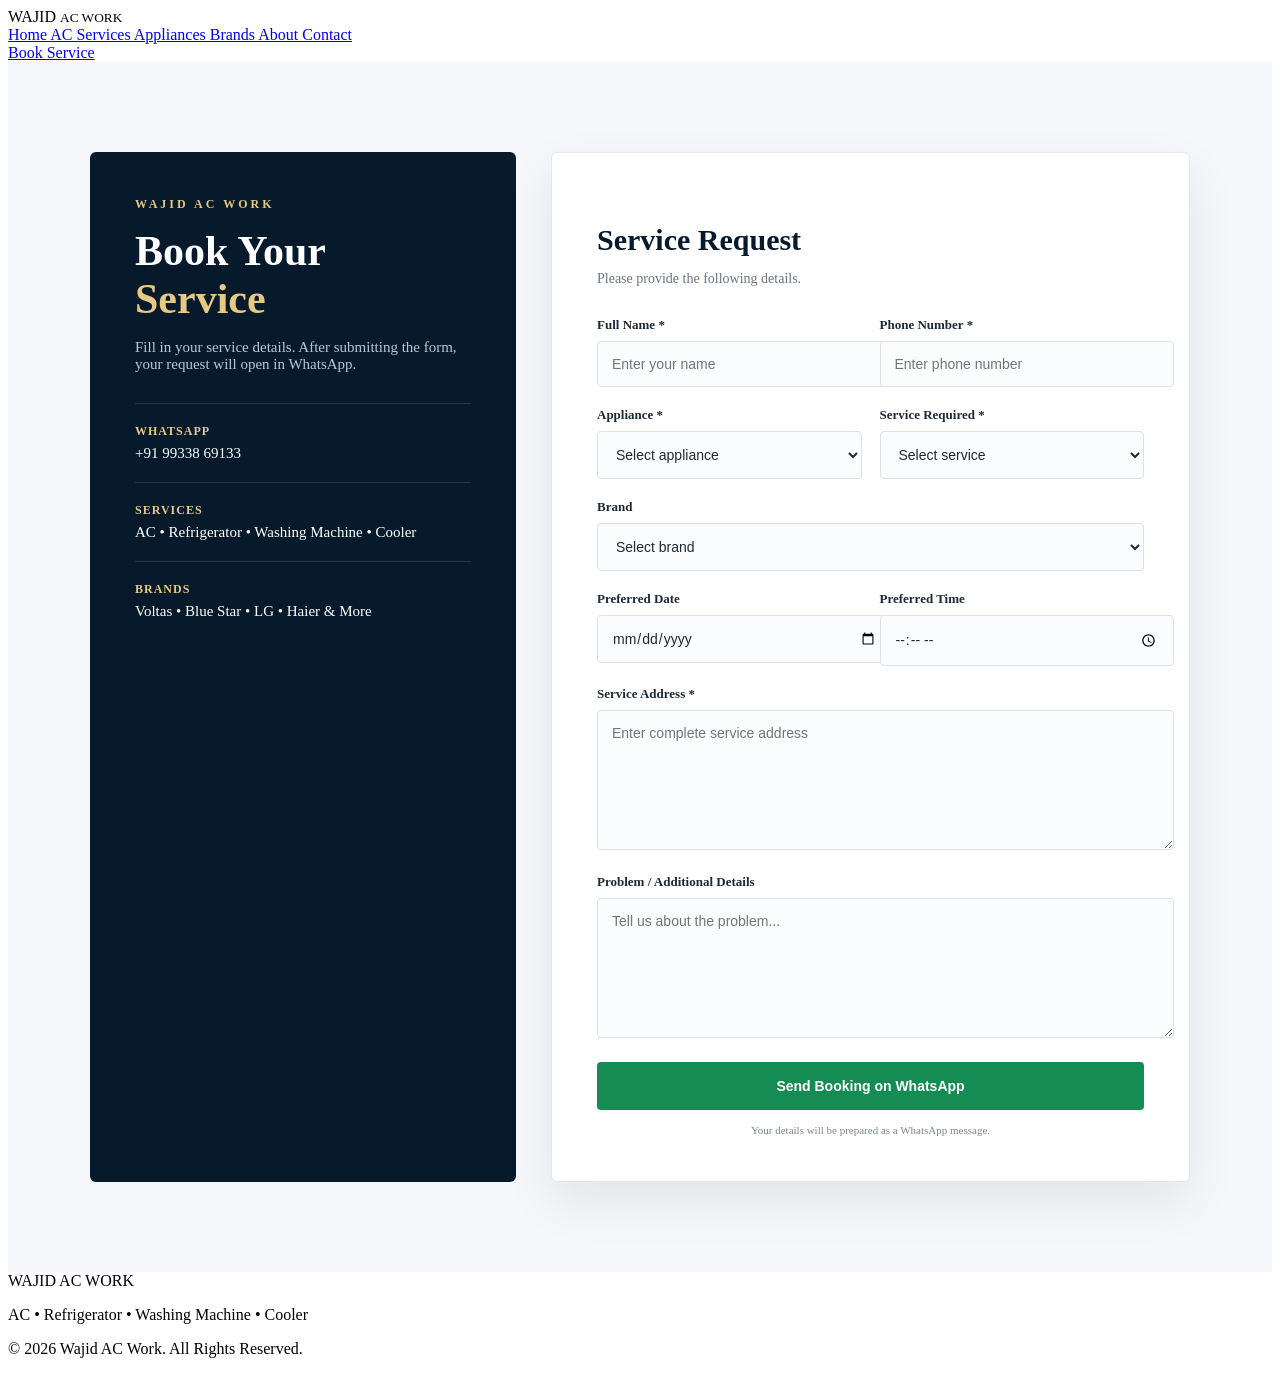
==== booking.html @ f16bd32d "Create booking.html" ====
<!DOCTYPE html>
<html lang="en">

<head>
    <meta charset="UTF-8">
    <meta name="viewport" content="width=device-width, initial-scale=1.0">

    <title>Book a Service | Wajid AC Work</title>

    <meta name="description"
        content="Book AC and home appliance service with Wajid AC Work through WhatsApp.">

    <link rel="stylesheet" href="css/style.css">

    <style>

        /* =========================================
           BOOKING PAGE
           ========================================= */

        .booking-page {
            background: #f5f7fa;
            padding: 90px 5%;
        }

        .booking-wrapper {
            max-width: 1100px;
            margin: auto;
            display: grid;
            grid-template-columns: 0.8fr 1.2fr;
            gap: 35px;
        }

        .booking-info {
            background: #071a2b;
            color: white;
            padding: 45px;
            border-radius: 6px;
        }

        .booking-info .small-title {
            color: #e6c982;
            font-size: 12px;
            font-weight: 800;
            letter-spacing: 3px;
        }

        .booking-info h1 {
            font-size: 42px;
            line-height: 1.15;
            margin: 15px 0;
        }

        .booking-info h1 span {
            color: #e6c982;
        }

        .booking-info p {
            color: #b9c7d3;
            font-size: 15px;
            margin-bottom: 30px;
        }

        .contact-item {
            border-top: 1px solid rgba(255,255,255,0.12);
            padding: 20px 0;
        }

        .contact-item strong {
            display: block;
            color: #e6c982;
            font-size: 12px;
            letter-spacing: 1px;
            margin-bottom: 5px;
        }

        .contact-item span {
            color: #ffffff;
            font-size: 15px;
        }


        /* FORM */

        .booking-form-box {
            background: white;
            padding: 45px;
            border: 1px solid #e2e7ec;
            border-radius: 6px;
            box-shadow: 0 20px 50px rgba(7, 26, 43, 0.08);
        }

        .booking-form-box h2 {
            color: #071a2b;
            font-size: 30px;
            margin-bottom: 8px;
        }

        .booking-form-box > p {
            color: #687582;
            font-size: 14px;
            margin-bottom: 30px;
        }

        .form-row {
            display: grid;
            grid-template-columns: 1fr 1fr;
            gap: 18px;
        }

        .form-group {
            margin-bottom: 20px;
        }

        .form-group label {
            display: block;
            color: #1d2935;
            font-size: 13px;
            font-weight: 700;
            margin-bottom: 8px;
        }

        .form-group input,
        .form-group select,
        .form-group textarea {
            width: 100%;
            border: 1px solid #dce2e7;
            background: #fbfcfd;
            padding: 14px;
            border-radius: 4px;
            outline: none;
            font-family: Arial, Helvetica, sans-serif;
            font-size: 14px;
            color: #1d2935;
            transition: 0.25s ease;
        }

        .form-group input:focus,
        .form-group select:focus,
        .form-group textarea:focus {
            border-color: #c9a45c;
            background: white;
        }

        .form-group textarea {
            min-height: 110px;
            resize: vertical;
        }

        .submit-booking {
            width: 100%;
            border: none;
            background: #168c55;
            color: white;
            padding: 16px;
            border-radius: 4px;
            font-size: 14px;
            font-weight: 800;
            cursor: pointer;
            transition: 0.3s ease;
        }

        .submit-booking:hover {
            background: #117346;
            transform: translateY(-2px);
        }

        .booking-note {
            text-align: center;
            color: #7a8791;
            font-size: 11px;
            margin-top: 14px;
        }


        /* MOBILE */

        @media (max-width: 800px) {

            .booking-page {
                padding: 55px 5%;
            }

            .booking-wrapper {
                grid-template-columns: 1fr;
            }

            .booking-info,
            .booking-form-box {
                padding: 30px 25px;
            }

            .booking-info h1 {
                font-size: 35px;
            }

            .form-row {
                grid-template-columns: 1fr;
                gap: 0;
            }

        }

    </style>

</head>


<body>


    <!-- HEADER -->

    <header class="header">

        <div class="logo">
            <span>WAJID</span>
            <small>AC WORK</small>
        </div>

        <nav class="navbar">

            <a href="index.html">
                Home
            </a>

            <a href="services.html">
                AC Services
            </a>

            <a href="appliances.html">
                Appliances
            </a>

            <a href="brands.html">
                Brands
            </a>

            <a href="about.html">
                About
            </a>

            <a href="contact.html">
                Contact
            </a>

        </nav>

        <a href="booking.html" class="header-btn">
            Book Service
        </a>

    </header>



    <!-- BOOKING SECTION -->

    <main class="booking-page">

        <div class="booking-wrapper">


            <!-- LEFT INFORMATION -->

            <div class="booking-info">

                <div class="small-title">
                    WAJID AC WORK
                </div>

                <h1>
                    Book Your<br>
                    <span>Service</span>
                </h1>

                <p>
                    Fill in your service details.
                    After submitting the form, your request
                    will open in WhatsApp.
                </p>


                <div class="contact-item">

                    <strong>
                        WHATSAPP
                    </strong>

                    <span>
                        +91 99338 69133
                    </span>

                </div>


                <div class="contact-item">

                    <strong>
                        SERVICES
                    </strong>

                    <span>
                        AC • Refrigerator • Washing Machine • Cooler
                    </span>

                </div>


                <div class="contact-item">

                    <strong>
                        BRANDS
                    </strong>

                    <span>
                        Voltas • Blue Star • LG • Haier & More
                    </span>

                </div>

            </div>



            <!-- FORM -->

            <div class="booking-form-box">

                <h2>
                    Service Request
                </h2>

                <p>
                    Please provide the following details.
                </p>


                <form id="bookingForm">


                    <!-- NAME + PHONE -->

                    <div class="form-row">

                        <div class="form-group">

                            <label for="name">
                                Full Name *
                            </label>

                            <input
                                type="text"
                                id="name"
                                placeholder="Enter your name"
                                required>

                        </div>


                        <div class="form-group">

                            <label for="phone">
                                Phone Number *
                            </label>

                            <input
                                type="tel"
                                id="phone"
                                placeholder="Enter phone number"
                                required>

                        </div>

                    </div>



                    <!-- APPLIANCE + SERVICE -->

                    <div class="form-row">

                        <div class="form-group">

                            <label for="appliance">
                                Appliance *
                            </label>

                            <select id="appliance" required>

                                <option value="">
                                    Select appliance
                                </option>

                                <option value="AC">
                                    Air Conditioner (AC)
                                </option>

                                <option value="Refrigerator">
                                    Refrigerator
                                </option>

                                <option value="Washing Machine">
                                    Washing Machine
                                </option>

                                <option value="Air Cooler">
                                    Air Cooler
                                </option>

                                <option value="Other Appliance">
                                    Other Appliance
                                </option>

                            </select>

                        </div>


                        <div class="form-group">

                            <label for="service">
                                Service Required *
                            </label>

                            <select id="service" required>

                                <option value="">
                                    Select service
                                </option>

                                <option value="Servicing">
                                    Servicing
                                </option>

                                <option value="Repair">
                                    Repair
                                </option>

                                <option value="Installation">
                                    Installation
                                </option>

                                <option value="Cleaning">
                                    Cleaning
                                </option>

                                <option value="Gas Charging">
                                    Gas Charging
                                </option>

                                <option value="Cooling Problem">
                                    Cooling Problem
                                </option>

                                <option value="Other">
                                    Other
                                </option>

                            </select>

                        </div>

                    </div>



                    <!-- BRAND -->

                    <div class="form-group">

                        <label for="brand">
                            Brand
                        </label>

                        <select id="brand">

                            <option value="">
                                Select brand
                            </option>

                            <option value="Voltas">
                                Voltas
                            </option>

                            <option value="Blue Star">
                                Blue Star
                            </option>

                            <option value="LG">
                                LG
                            </option>

                            <option value="Haier">
                                Haier
                            </option>

                            <option value="Other">
                                Other
                            </option>

                        </select>

                    </div>



                    <!-- DATE + TIME -->

                    <div class="form-row">

                        <div class="form-group">

                            <label for="date">
                                Preferred Date
                            </label>

                            <input
                                type="date"
                                id="date">

                        </div>


                        <div class="form-group">

                            <label for="time">
                                Preferred Time
                            </label>

                            <input
                                type="time"
                                id="time">

                        </div>

                    </div>



                    <!-- ADDRESS -->

                    <div class="form-group">

                        <label for="address">
                            Service Address *
                        </label>

                        <textarea
                            id="address"
                            placeholder="Enter complete service address"
                            required></textarea>

                    </div>



                    <!-- PROBLEM -->

                    <div class="form-group">

                        <label for="problem">
                            Problem / Additional Details
                        </label>

                        <textarea
                            id="problem"
                            placeholder="Tell us about the problem..."></textarea>

                    </div>



                    <!-- SUBMIT -->

                    <button
                        type="submit"
                        class="submit-booking">

                        Send Booking on WhatsApp

                    </button>

                    <div class="booking-note">
                        Your details will be prepared as a WhatsApp message.
                    </div>

                </form>

            </div>

        </div>

    </main>



    <!-- FOOTER -->

    <footer>

        <div class="footer-logo">
            WAJID AC WORK
        </div>

        <p>
            AC • Refrigerator • Washing Machine • Cooler
        </p>

        <p class="copyright">
            © 2026 Wajid AC Work. All Rights Reserved.
        </p>

    </footer>



    <!-- BOOKING SCRIPT -->

    <script>

        document
            .getElementById("bookingForm")
            .addEventListener("submit", function(event) {

                event.preventDefault();


                const name =
                    document.getElementById("name").value.trim();

                const phone =
                    document.getElementById("phone").value.trim();

                const appliance =
                    document
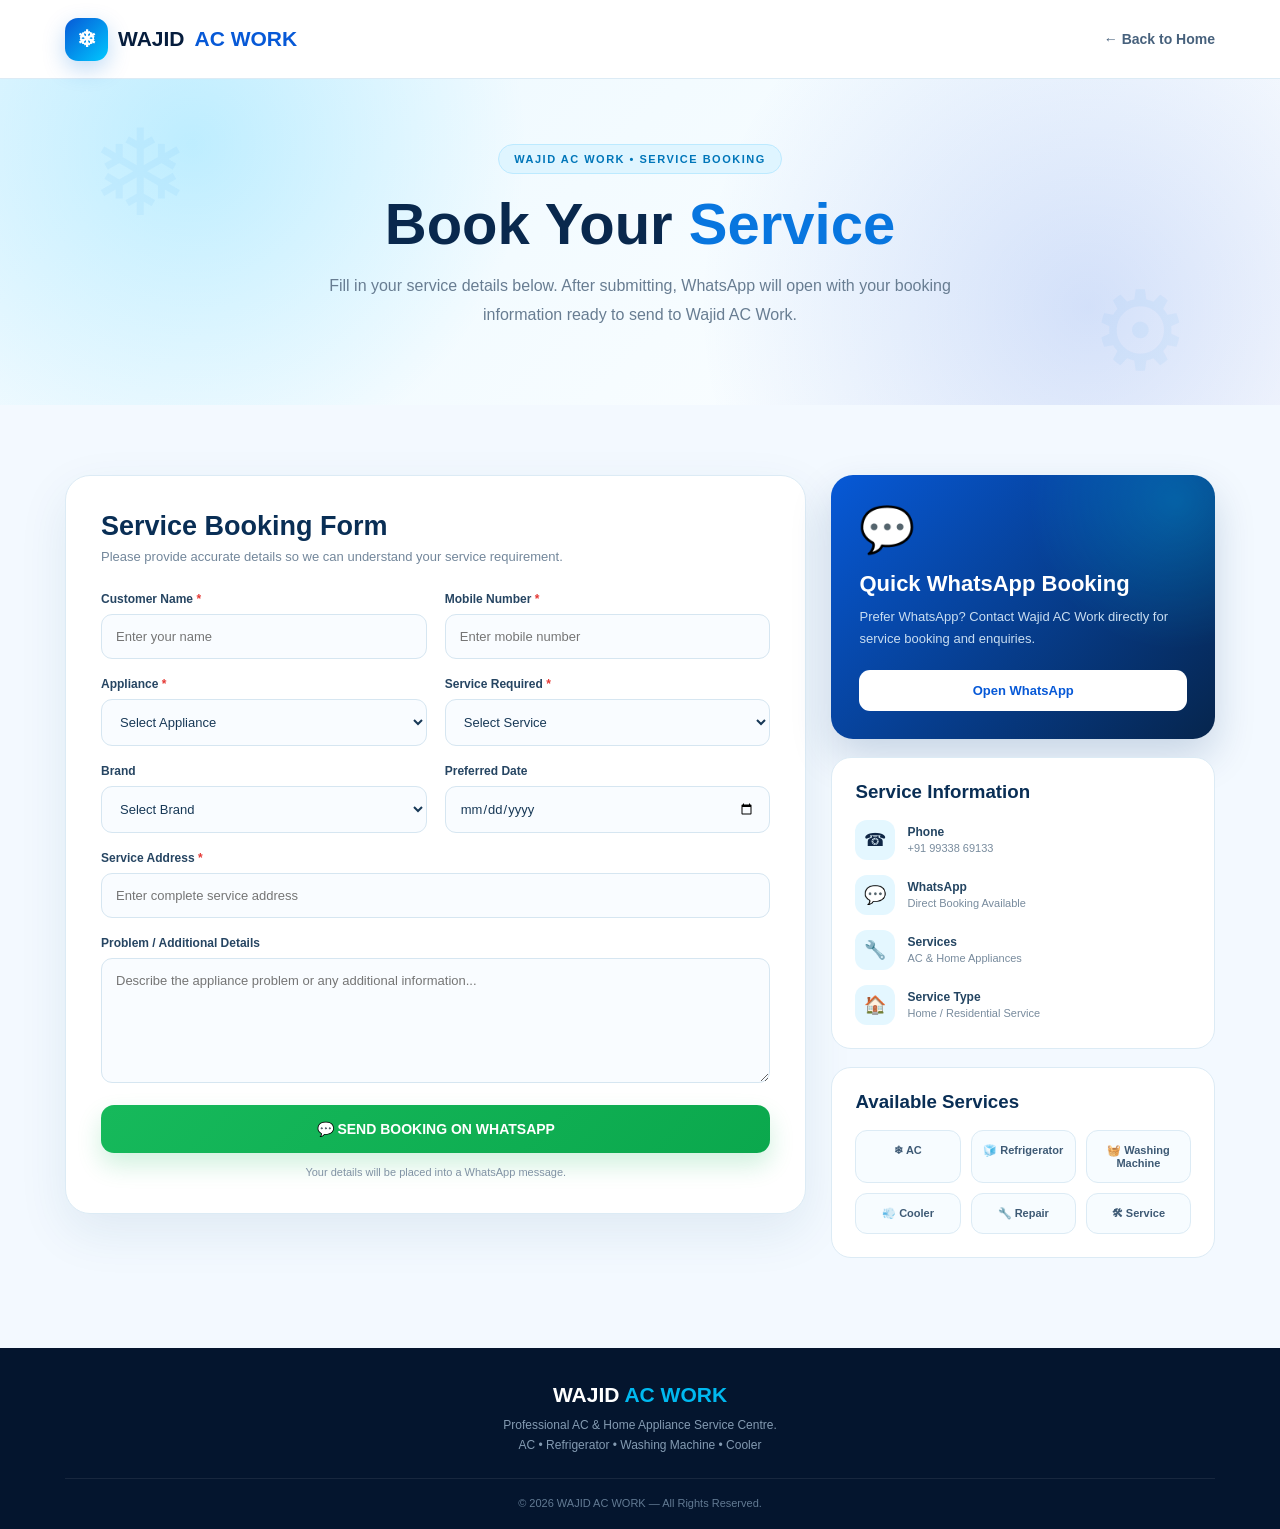
==== commit bc670c50: "Create booking.html" ====
--- a/booking.html
+++ b/booking.html
@@ -2,635 +2,1039 @@
 <html lang="en">
 
 <head>
-    <meta charset="UTF-8">
-    <meta name="viewport" content="width=device-width, initial-scale=1.0">
-
-    <title>Book a Service | Wajid AC Work</title>
-
-    <meta name="description"
-        content="Book AC and home appliance service with Wajid AC Work through WhatsApp.">
-
-    <link rel="stylesheet" href="css/style.css">
-
-    <style>
-
-        /* =========================================
-           BOOKING PAGE
-           ========================================= */
-
-        .booking-page {
-            background: #f5f7fa;
-            padding: 90px 5%;
-        }
-
-        .booking-wrapper {
-            max-width: 1100px;
-            margin: auto;
-            display: grid;
-            grid-template-columns: 0.8fr 1.2fr;
-            gap: 35px;
-        }
-
-        .booking-info {
-            background: #071a2b;
-            color: white;
-            padding: 45px;
-            border-radius: 6px;
-        }
-
-        .booking-info .small-title {
-            color: #e6c982;
-            font-size: 12px;
-            font-weight: 800;
-            letter-spacing: 3px;
-        }
-
-        .booking-info h1 {
-            font-size: 42px;
-            line-height: 1.15;
-            margin: 15px 0;
-        }
-
-        .booking-info h1 span {
-            color: #e6c982;
-        }
-
-        .booking-info p {
-            color: #b9c7d3;
-            font-size: 15px;
-            margin-bottom: 30px;
-        }
-
-        .contact-item {
-            border-top: 1px solid rgba(255,255,255,0.12);
-            padding: 20px 0;
-        }
-
-        .contact-item strong {
-            display: block;
-            color: #e6c982;
-            font-size: 12px;
-            letter-spacing: 1px;
-            margin-bottom: 5px;
-        }
-
-        .contact-item span {
-            color: #ffffff;
-            font-size: 15px;
-        }
-
-
-        /* FORM */
-
-        .booking-form-box {
-            background: white;
-            padding: 45px;
-            border: 1px solid #e2e7ec;
-            border-radius: 6px;
-            box-shadow: 0 20px 50px rgba(7, 26, 43, 0.08);
-        }
-
-        .booking-form-box h2 {
-            color: #071a2b;
-            font-size: 30px;
-            margin-bottom: 8px;
-        }
-
-        .booking-form-box > p {
-            color: #687582;
-            font-size: 14px;
-            margin-bottom: 30px;
-        }
-
-        .form-row {
-            display: grid;
-            grid-template-columns: 1fr 1fr;
-            gap: 18px;
-        }
-
-        .form-group {
-            margin-bottom: 20px;
-        }
-
-        .form-group label {
-            display: block;
-            color: #1d2935;
-            font-size: 13px;
-            font-weight: 700;
-            margin-bottom: 8px;
-        }
-
-        .form-group input,
-        .form-group select,
-        .form-group textarea {
-            width: 100%;
-            border: 1px solid #dce2e7;
-            background: #fbfcfd;
-            padding: 14px;
-            border-radius: 4px;
-            outline: none;
-            font-family: Arial, Helvetica, sans-serif;
-            font-size: 14px;
-            color: #1d2935;
-            transition: 0.25s ease;
-        }
-
-        .form-group input:focus,
-        .form-group select:focus,
-        .form-group textarea:focus {
-            border-color: #c9a45c;
-            background: white;
-        }
-
-        .form-group textarea {
-            min-height: 110px;
-            resize: vertical;
-        }
-
-        .submit-booking {
-            width: 100%;
-            border: none;
-            background: #168c55;
-            color: white;
-            padding: 16px;
-            border-radius: 4px;
-            font-size: 14px;
-            font-weight: 800;
-            cursor: pointer;
-            transition: 0.3s ease;
-        }
-
-        .submit-booking:hover {
-            background: #117346;
-            transform: translateY(-2px);
-        }
-
-        .booking-note {
-            text-align: center;
-            color: #7a8791;
-            font-size: 11px;
-            margin-top: 14px;
-        }
-
-
-        /* MOBILE */
-
-        @media (max-width: 800px) {
-
-            .booking-page {
-                padding: 55px 5%;
-            }
-
-            .booking-wrapper {
-                grid-template-columns: 1fr;
-            }
-
-            .booking-info,
-            .booking-form-box {
-                padding: 30px 25px;
-            }
-
-            .booking-info h1 {
-                font-size: 35px;
-            }
-
-            .form-row {
-                grid-template-columns: 1fr;
-                gap: 0;
-            }
-
-        }
-
-    </style>
-
+<meta charset="UTF-8">
+<meta name="viewport" content="width=device-width, initial-scale=1.0">
+
+<title>Book a Service | Wajid AC Work</title>
+
+<meta name="description"
+content="Book AC and home appliance repair service from Wajid AC Work.">
+
+<style>
+
+*{
+    margin:0;
+    padding:0;
+    box-sizing:border-box;
+}
+
+html{
+    scroll-behavior:smooth;
+}
+
+body{
+    font-family:Arial,Helvetica,sans-serif;
+    background:#f3f9ff;
+    color:#102746;
+}
+
+:root{
+    --blue:#0759d7;
+    --cyan:#00b9f0;
+    --dark:#061d3d;
+    --green:#16b95b;
+    --orange:#ff7b19;
+    --border:#dcebf5;
+}
+
+a{
+    text-decoration:none;
+}
+
+.container{
+    width:92%;
+    max-width:1150px;
+    margin:auto;
+}
+
+/* HEADER */
+
+header{
+    position:sticky;
+    top:0;
+    z-index:999;
+    background:rgba(255,255,255,.95);
+    backdrop-filter:blur(15px);
+    border-bottom:1px solid var(--border);
+}
+
+.navbar{
+    min-height:78px;
+    display:flex;
+    align-items:center;
+    justify-content:space-between;
+}
+
+.logo{
+    display:flex;
+    align-items:center;
+    gap:10px;
+    color:var(--dark);
+    font-size:21px;
+    font-weight:900;
+}
+
+.logo-icon{
+    width:43px;
+    height:43px;
+    border-radius:13px;
+    display:flex;
+    align-items:center;
+    justify-content:center;
+    color:white;
+    font-size:23px;
+    background:linear-gradient(135deg,#0759d7,#00c8ff);
+    box-shadow:0 8px 22px rgba(0,110,220,.25);
+}
+
+.logo span{
+    color:var(--blue);
+}
+
+.back-link{
+    color:#47617c;
+    font-size:14px;
+    font-weight:800;
+}
+
+.back-link:hover{
+    color:var(--blue);
+}
+
+/* HERO */
+
+.booking-hero{
+    position:relative;
+    overflow:hidden;
+    text-align:center;
+    padding:65px 0 75px;
+
+    background:
+    radial-gradient(circle at 15% 20%,rgba(0,190,255,.20),transparent 30%),
+    radial-gradient(circle at 85% 70%,rgba(0,70,220,.16),transparent 35%),
+    linear-gradient(135deg,#eaf8ff,#ffffff);
+}
+
+.booking-hero:before{
+    content:"❄";
+    position:absolute;
+    left:7%;
+    top:25px;
+    font-size:120px;
+    color:rgba(0,140,230,.05);
+}
+
+.booking-hero:after{
+    content:"⚙";
+    position:absolute;
+    right:7%;
+    bottom:10px;
+    font-size:110px;
+    color:rgba(0,140,230,.05);
+}
+
+.booking-tag{
+    display:inline-block;
+    padding:8px 15px;
+    border-radius:30px;
+    background:#dff5ff;
+    border:1px solid #bceaff;
+    color:#0076b9;
+    font-size:11px;
+    font-weight:900;
+    letter-spacing:1.5px;
+}
+
+.booking-hero h1{
+    position:relative;
+    margin-top:16px;
+    font-size:clamp(38px,6vw,58px);
+    color:#09284d;
+}
+
+.booking-hero h1 span{
+    color:#0876df;
+}
+
+.booking-hero p{
+    max-width:650px;
+    margin:15px auto 0;
+    color:#687d92;
+    line-height:1.8;
+}
+
+/* MAIN */
+
+.booking-section{
+    padding:70px 0 90px;
+}
+
+.booking-layout{
+    display:grid;
+    grid-template-columns:1.45fr .75fr;
+    gap:25px;
+    align-items:start;
+}
+
+/* FORM */
+
+.booking-card{
+    background:white;
+    border:1px solid var(--border);
+    border-radius:25px;
+    padding:35px;
+    box-shadow:0 18px 50px rgba(20,75,120,.09);
+}
+
+.form-title{
+    margin-bottom:28px;
+}
+
+.form-title h2{
+    color:#092e55;
+    font-size:27px;
+    margin-bottom:7px;
+}
+
+.form-title p{
+    color:#73879b;
+    font-size:13px;
+}
+
+.form-grid{
+    display:grid;
+    grid-template-columns:1fr 1fr;
+    gap:18px;
+}
+
+.form-group{
+    display:flex;
+    flex-direction:column;
+    gap:8px;
+}
+
+.form-group.full{
+    grid-column:1/-1;
+}
+
+label{
+    color:#264562;
+    font-size:12px;
+    font-weight:800;
+}
+
+input,
+select,
+textarea{
+    width:100%;
+    border:1px solid #d6e6f1;
+    background:#f9fcff;
+    border-radius:11px;
+    padding:14px;
+    outline:none;
+    font-family:inherit;
+    font-size:13px;
+    color:#183957;
+    transition:.25s;
+}
+
+input:focus,
+select:focus,
+textarea:focus{
+    border-color:#4ecbfa;
+    background:white;
+    box-shadow:0 0 0 4px rgba(0,185,240,.08);
+}
+
+textarea{
+    min-height:125px;
+    resize:vertical;
+}
+
+.required{
+    color:#e53935;
+}
+
+.submit-btn{
+    width:100%;
+    margin-top:22px;
+    border:none;
+    padding:16px;
+    border-radius:13px;
+    background:linear-gradient(135deg,#16b95b,#0ba84d);
+    color:white;
+    font-size:14px;
+    font-weight:900;
+    cursor:pointer;
+    box-shadow:0 12px 25px rgba(22,185,91,.20);
+    transition:.3s;
+}
+
+.submit-btn:hover{
+    transform:translateY(-3px);
+}
+
+.note{
+    margin-top:13px;
+    text-align:center;
+    color:#8092a4;
+    font-size:11px;
+}
+
+/* SIDE CARD */
+
+.side-column{
+    display:flex;
+    flex-direction:column;
+    gap:18px;
+}
+
+.contact-card{
+    border-radius:22px;
+    padding:28px;
+    color:white;
+    background:
+    radial-gradient(circle at 90% 10%,rgba(0,210,255,.25),transparent 35%),
+    linear-gradient(135deg,#0759d7,#06254d);
+    box-shadow:0 18px 40px rgba(0,54,110,.18);
+}
+
+.contact-card .big-icon{
+    font-size:45px;
+    margin-bottom:15px;
+}
+
+.contact-card h3{
+    font-size:22px;
+    margin-bottom:9px;
+}
+
+.contact-card p{
+    color:#c8ddf1;
+    font-size:13px;
+    line-height:1.7;
+    margin-bottom:20px;
+}
+
+.contact-btn{
+    display:block;
+    text-align:center;
+    padding:13px;
+    border-radius:11px;
+    background:white;
+    color:#0759d7;
+    font-weight:900;
+    font-size:13px;
+}
+
+.info-card{
+    background:white;
+    border:1px solid var(--border);
+    border-radius:20px;
+    padding:23px;
+}
+
+.info-card h3{
+    color:#092e55;
+    margin-bottom:17px;
+}
+
+.info-row{
+    display:flex;
+    align-items:center;
+    gap:12px;
+    margin-bottom:15px;
+}
+
+.info-row:last-child{
+    margin-bottom:0;
+}
+
+.info-icon{
+    width:40px;
+    height:40px;
+    border-radius:12px;
+    display:flex;
+    align-items:center;
+    justify-content:center;
+    background:#e4f7ff;
+    font-size:18px;
+}
+
+.info-row strong{
+    display:block;
+    color:#244562;
+    font-size:12px;
+}
+
+.info-row span{
+    display:block;
+    color:#788b9d;
+    font-size:11px;
+    margin-top:3px;
+}
+
+/* SERVICE CHOICES */
+
+.service-choice{
+    margin-top:30px;
+}
+
+.service-choice h3{
+    color:#092e55;
+    margin-bottom:16px;
+    font-size:17px;
+}
+
+.choice-grid{
+    display:grid;
+    grid-template-columns:repeat(3,1fr);
+    gap:10px;
+}
+
+.choice{
+    border:1px solid #dcebf5;
+    background:#f7fcff;
+    border-radius:12px;
+    padding:13px 8px;
+    text-align:center;
+    color:#3e5a75;
+    font-size:11px;
+    font-weight:800;
+}
+
+/* FOOTER */
+
+footer{
+    padding:35px 0 20px;
+    background:#04152e;
+    color:white;
+}
+
+.footer-content{
+    text-align:center;
+}
+
+.footer-logo{
+    font-size:21px;
+    font-weight:900;
+    margin-bottom:8px;
+}
+
+.footer-logo span{
+    color:#00b9f0;
+}
+
+.footer-content p{
+    color:#849bb2;
+    font-size:12px;
+    line-height:1.7;
+}
+
+.copyright{
+    margin-top:22px;
+    padding-top:18px;
+    border-top:1px solid rgba(255,255,255,.08);
+    color:#627a93;
+    font-size:11px;
+}
+
+/* MOBILE */
+
+@media(max-width:850px){
+
+    .booking-layout{
+        grid-template-columns:1fr;
+    }
+
+    .side-column{
+        order:-1;
+    }
+}
+
+@media(max-width:600px){
+
+    .navbar{
+        min-height:68px;
+    }
+
+    .logo{
+        font-size:16px;
+    }
+
+    .logo-icon{
+        width:38px;
+        height:38px;
+    }
+
+    .back-link{
+        font-size:12px;
+    }
+
+    .booking-hero{
+        padding:55px 0 60px;
+    }
+
+    .booking-hero h1{
+        font-size:39px;
+    }
+
+    .booking-section{
+        padding:45px 0 65px;
+    }
+
+    .booking-card{
+        padding:22px;
+        border-radius:20px;
+    }
+
+    .form-grid{
+        grid-template-columns:1fr;
+    }
+
+    .form-group.full{
+        grid-column:auto;
+    }
+
+    .choice-grid{
+        grid-template-columns:1fr 1fr;
+    }
+}
+
+</style>
 </head>
 
 
 <body>
 
 
-    <!-- HEADER -->
-
-    <header class="header">
-
-        <div class="logo">
-            <span>WAJID</span>
-            <small>AC WORK</small>
-        </div>
-
-        <nav class="navbar">
-
-            <a href="index.html">
-                Home
-            </a>
-
-            <a href="services.html">
-                AC Services
-            </a>
-
-            <a href="appliances.html">
-                Appliances
-            </a>
-
-            <a href="brands.html">
-                Brands
-            </a>
-
-            <a href="about.html">
-                About
-            </a>
-
-            <a href="contact.html">
-                Contact
-            </a>
-
-        </nav>
-
-        <a href="booking.html" class="header-btn">
-            Book Service
-        </a>
-
-    </header>
-
-
-
-    <!-- BOOKING SECTION -->
-
-    <main class="booking-page">
-
-        <div class="booking-wrapper">
-
-
-            <!-- LEFT INFORMATION -->
-
-            <div class="booking-info">
-
-                <div class="small-title">
-                    WAJID AC WORK
-                </div>
-
-                <h1>
-                    Book Your<br>
-                    <span>Service</span>
-                </h1>
-
-                <p>
-                    Fill in your service details.
-                    After submitting the form, your request
-                    will open in WhatsApp.
-                </p>
-
-
-                <div class="contact-item">
-
-                    <strong>
-                        WHATSAPP
-                    </strong>
-
-                    <span>
-                        +91 99338 69133
-                    </span>
-
-                </div>
-
-
-                <div class="contact-item">
-
-                    <strong>
-                        SERVICES
-                    </strong>
-
-                    <span>
-                        AC • Refrigerator • Washing Machine • Cooler
-                    </span>
-
-                </div>
-
-
-                <div class="contact-item">
-
-                    <strong>
-                        BRANDS
-                    </strong>
-
-                    <span>
-                        Voltas • Blue Star • LG • Haier & More
-                    </span>
-
-                </div>
-
-            </div>
-
-
-
-            <!-- FORM -->
-
-            <div class="booking-form-box">
-
-                <h2>
-                    Service Request
-                </h2>
-
-                <p>
-                    Please provide the following details.
-                </p>
-
-
-                <form id="bookingForm">
-
-
-                    <!-- NAME + PHONE -->
-
-                    <div class="form-row">
-
-                        <div class="form-group">
-
-                            <label for="name">
-                                Full Name *
-                            </label>
-
-                            <input
-                                type="text"
-                                id="name"
-                                placeholder="Enter your name"
-                                required>
-
-                        </div>
-
-
-                        <div class="form-group">
-
-                            <label for="phone">
-                                Phone Number *
-                            </label>
-
-                            <input
-                                type="tel"
-                                id="phone"
-                                placeholder="Enter phone number"
-                                required>
-
-                        </div>
-
-                    </div>
-
-
-
-                    <!-- APPLIANCE + SERVICE -->
-
-                    <div class="form-row">
-
-                        <div class="form-group">
-
-                            <label for="appliance">
-                                Appliance *
-                            </label>
-
-                            <select id="appliance" required>
-
-                                <option value="">
-                                    Select appliance
-                                </option>
-
-                                <option value="AC">
-                                    Air Conditioner (AC)
-                                </option>
-
-                                <option value="Refrigerator">
-                                    Refrigerator
-                                </option>
-
-                                <option value="Washing Machine">
-                                    Washing Machine
-                                </option>
-
-                                <option value="Air Cooler">
-                                    Air Cooler
-                                </option>
-
-                                <option value="Other Appliance">
-                                    Other Appliance
-                                </option>
-
-                            </select>
-
-                        </div>
-
-
-                        <div class="form-group">
-
-                            <label for="service">
-                                Service Required *
-                            </label>
-
-                            <select id="service" required>
-
-                                <option value="">
-                                    Select service
-                                </option>
-
-                                <option value="Servicing">
-                                    Servicing
-                                </option>
-
-                                <option value="Repair">
-                                    Repair
-                                </option>
-
-                                <option value="Installation">
-                                    Installation
-                                </option>
-
-                                <option value="Cleaning">
-                                    Cleaning
-                                </option>
-
-                                <option value="Gas Charging">
-                                    Gas Charging
-                                </option>
-
-                                <option value="Cooling Problem">
-                                    Cooling Problem
-                                </option>
-
-                                <option value="Other">
-                                    Other
-                                </option>
-
-                            </select>
-
-                        </div>
-
-                    </div>
-
-
-
-                    <!-- BRAND -->
-
-                    <div class="form-group">
-
-                        <label for="brand">
-                            Brand
-                        </label>
-
-                        <select id="brand">
-
-                            <option value="">
-                                Select brand
-                            </option>
-
-                            <option value="Voltas">
-                                Voltas
-                            </option>
-
-                            <option value="Blue Star">
-                                Blue Star
-                            </option>
-
-                            <option value="LG">
-                                LG
-                            </option>
-
-                            <option value="Haier">
-                                Haier
-                            </option>
-
-                            <option value="Other">
-                                Other
-                            </option>
-
-                        </select>
-
-                    </div>
-
-
-
-                    <!-- DATE + TIME -->
-
-                    <div class="form-row">
-
-                        <div class="form-group">
-
-                            <label for="date">
-                                Preferred Date
-                            </label>
-
-                            <input
-                                type="date"
-                                id="date">
-
-                        </div>
-
-
-                        <div class="form-group">
-
-                            <label for="time">
-                                Preferred Time
-                            </label>
-
-                            <input
-                                type="time"
-                                id="time">
-
-                        </div>
-
-                    </div>
-
-
-
-                    <!-- ADDRESS -->
-
-                    <div class="form-group">
-
-                        <label for="address">
-                            Service Address *
-                        </label>
-
-                        <textarea
-                            id="address"
-                            placeholder="Enter complete service address"
-                            required></textarea>
-
-                    </div>
-
-
-
-                    <!-- PROBLEM -->
-
-                    <div class="form-group">
-
-                        <label for="problem">
-                            Problem / Additional Details
-                        </label>
-
-                        <textarea
-                            id="problem"
-                            placeholder="Tell us about the problem..."></textarea>
-
-                    </div>
-
-
-
-                    <!-- SUBMIT -->
-
-                    <button
-                        type="submit"
-                        class="submit-booking">
-
-                        Send Booking on WhatsApp
-
-                    </button>
-
-                    <div class="booking-note">
-                        Your details will be prepared as a WhatsApp message.
-                    </div>
-
-                </form>
-
-            </div>
-
-        </div>
-
-    </main>
-
-
-
-    <!-- FOOTER -->
-
-    <footer>
-
-        <div class="footer-logo">
-            WAJID AC WORK
-        </div>
-
-        <p>
-            AC • Refrigerator • Washing Machine • Cooler
-        </p>
-
-        <p class="copyright">
-            © 2026 Wajid AC Work. All Rights Reserved.
-        </p>
-
-    </footer>
-
-
-
-    <!-- BOOKING SCRIPT -->
-
-    <script>
-
-        document
-            .getElementById("bookingForm")
-            .addEventListener("submit", function(event) {
-
-                event.preventDefault();
-
-
-                const name =
-                    document.getElementById("name").value.trim();
-
-                const phone =
-                    document.getElementById("phone").value.trim();
-
-                const appliance =
-                    document
+<!-- HEADER -->
+
+<header>
+
+<div class="container navbar">
+
+<a href="index.html" class="logo">
+
+<div class="logo-icon">
+❄
+</div>
+
+WAJID <span>AC WORK</span>
+
+</a>
+
+<a href="index.html" class="back-link">
+← Back to Home
+</a>
+
+</div>
+
+</header>
+
+
+<!-- HERO -->
+
+<section class="booking-hero">
+
+<div class="container">
+
+<div class="booking-tag">
+WAJID AC WORK • SERVICE BOOKING
+</div>
+
+<h1>
+Book Your <span>Service</span>
+</h1>
+
+<p>
+Fill in your service details below. After submitting,
+WhatsApp will open with your booking information ready
+to send to Wajid AC Work.
+</p>
+
+</div>
+
+</section>
+
+
+<!-- BOOKING -->
+
+<section class="booking-section">
+
+<div class="container booking-layout">
+
+
+<!-- FORM -->
+
+<div class="booking-card">
+
+<div class="form-title">
+
+<h2>
+Service Booking Form
+</h2>
+
+<p>
+Please provide accurate details so we can understand
+your service requirement.
+</p>
+
+</div>
+
+
+<form id="bookingForm">
+
+
+<div class="form-grid">
+
+
+<!-- NAME -->
+
+<div class="form-group">
+
+<label>
+Customer Name <span class="required">*</span>
+</label>
+
+<input
+type="text"
+id="name"
+placeholder="Enter your name"
+required>
+
+</div>
+
+
+<!-- PHONE -->
+
+<div class="form-group">
+
+<label>
+Mobile Number <span class="required">*</span>
+</label>
+
+<input
+type="tel"
+id="phone"
+placeholder="Enter mobile number"
+required>
+
+</div>
+
+
+<!-- APPLIANCE -->
+
+<div class="form-group">
+
+<label>
+Appliance <span class="required">*</span>
+</label>
+
+<select id="appliance" required>
+
+<option value="">
+Select Appliance
+</option>
+
+<option>AC</option>
+
+<option>Refrigerator</option>
+
+<option>Washing Machine</option>
+
+<option>Air Cooler</option>
+
+<option>Other</option>
+
+</select>
+
+</div>
+
+
+<!-- SERVICE -->
+
+<div class="form-group">
+
+<label>
+Service Required <span class="required">*</span>
+</label>
+
+<select id="service" required>
+
+<option value="">
+Select Service
+</option>
+
+<option>AC General Service</option>
+
+<option>AC Deep Cleaning</option>
+
+<option>AC Repair</option>
+
+<option>AC Installation</option>
+
+<option>AC Uninstallation</option>
+
+<option>Cooling Problem</option>
+
+<option>Water Leakage</option>
+
+<option>Electrical / PCB Problem</option>
+
+<option>Gas / Cooling Check</option>
+
+<option>Refrigerator Service</option>
+
+<option>Washing Machine Service</option>
+
+<option>Cooler Service</option>
+
+<option>Other</option>
+
+</select>
+
+</div>
+
+
+<!-- BRAND -->
+
+<div class="form-group">
+
+<label>
+Brand
+</label>
+
+<select id="brand">
+
+<option value="">
+Select Brand
+</option>
+
+<option>Voltas</option>
+
+<option>Blue Star</option>
+
+<option>LG</option>
+
+<option>Haier</option>
+
+<option>Other</option>
+
+</select>
+
+</div>
+
+
+<!-- DATE -->
+
+<div class="form-group">
+
+<label>
+Preferred Date
+</label>
+
+<input
+type="date"
+id="date">
+
+</div>
+
+
+<!-- ADDRESS -->
+
+<div class="form-group full">
+
+<label>
+Service Address <span class="required">*</span>
+</label>
+
+<input
+type="text"
+id="address"
+placeholder="Enter complete service address"
+required>
+
+</div>
+
+
+<!-- PROBLEM -->
+
+<div class="form-group full">
+
+<label>
+Problem / Additional Details
+</label>
+
+<textarea
+id="problem"
+placeholder="Describe the appliance problem or any additional information..."></textarea>
+
+</div>
+
+
+</div>
+
+
+<button
+type="submit"
+class="submit-btn">
+
+💬 SEND BOOKING ON WHATSAPP
+
+</button>
+
+<div class="note">
+Your details will be placed into a WhatsApp message.
+</div>
+
+
+</form>
+
+</div>
+
+
+<!-- SIDE -->
+
+<div class="side-column">
+
+
+<div class="contact-card">
+
+<div class="big-icon">
+💬
+</div>
+
+<h3>
+Quick WhatsApp Booking
+</h3>
+
+<p>
+Prefer WhatsApp? Contact Wajid AC Work directly
+for service booking and enquiries.
+</p>
+
+<a href="https://wa.me/919933869133?text=Hello%20Wajid%20AC%20Work,%20I%20want%20to%20book%20a%20service."
+target="_blank"
+class="contact-btn">
+
+Open WhatsApp
+
+</a>
+
+</div>
+
+
+<div class="info-card">
+
+<h3>
+Service Information
+</h3>
+
+
+<div class="info-row">
+
+<div class="info-icon">
+☎
+</div>
+
+<div>
+<strong>Phone</strong>
+<span>+91 99338 69133</span>
+</div>
+
+</div>
+
+
+<div class="info-row">
+
+<div class="info-icon">
+💬
+</div>
+
+<div>
+<strong>WhatsApp</strong>
+<span>Direct Booking Available</span>
+</div>
+
+</div>
+
+
+<div class="info-row">
+
+<div class="info-icon">
+🔧
+</div>
+
+<div>
+<strong>Services</strong>
+<span>AC & Home Appliances</span>
+</div>
+
+</div>
+
+
+<div class="info-row">
+
+<div class="info-icon">
+🏠
+</div>
+
+<div>
+<strong>Service Type</strong>
+<span>Home / Residential Service</span>
+</div>
+
+</div>
+
+</div>
+
+
+<div class="info-card">
+
+<h3>
+Available Services
+</h3>
+
+<div class="choice-grid">
+
+<div class="choice">
+❄ AC
+</div>
+
+<div class="choice">
+🧊 Refrigerator
+</div>
+
+<div class="choice">
+🧺 Washing Machine
+</div>
+
+<div class="choice">
+💨 Cooler
+</div>
+
+<div class="choice">
+🔧 Repair
+</div>
+
+<div class="choice">
+🛠 Service
+</div>
+
+</div>
+
+</div>
+
+
+</div>
+
+</div>
+
+</section>
+
+
+<!-- FOOTER -->
+
+<footer>
+
+<div class="container footer-content">
+
+<div class="footer-logo">
+WAJID <span>AC WORK</span>
+</div>
+
+<p>
+Professional AC & Home Appliance Service Centre.
+</p>
+
+<p>
+AC • Refrigerator • Washing Machine • Cooler
+</p>
+
+<div class="copyright">
+
+© 2026 WAJID AC WORK — All Rights Reserved.
+
+</div>
+
+</div>
+
+</footer>
+
+
+<!-- WHATSAPP SCRIPT -->
+
+<script>
+
+document.getElementById("bookingForm").addEventListener("submit", function(event){
+
+    event.preventDefault();
+
+    const name =
+        document.getElementById("name").value.trim();
+
+    const phone =
+        document.getElementById("phone").value.trim();
+
+    const appliance =
+        document.getElementById("appliance").value;
+
+    const service =
+        document.getElementById("service").value;
+
+    const brand =
+        document.getElementById("brand").value || "Not specified";
+
+    const date =
+        document.getElementById("date").value || "Not specified";
+
+    const address =
+        document.getElementById("address").value.trim();
+
+    const problem =
+        document.getElementById("problem").value.trim() || "Not specified";
+
+
+    const message =
+`🔧 *NEW SERVICE BOOKING*
+
+👤 *Customer:* ${name}
+
+📞 *Mobile:* ${phone}
+
+🏠 *Appliance:* ${appliance}
+
+🛠️ *Service Required:* ${service}
+
+🏷️ *Brand:* ${brand}
+
+📅 *Preferred Date:* ${date}
+
+📍 *Service Address:* ${address}
+
+📝 *Problem / Details:*
+${problem}
+
+━━━━━━━━━━━━━━━━
+*WAJID AC WORK*
+Professional AC & Home Appliance Service
+`;
+
+    const whatsappNumber = "919933869133";
+
+    const whatsappURL =
+        "https://wa.me/" +
+        whatsappNumber +
+        "?text=" +
+        encodeURIComponent(message);
+
+    window.open(whatsappURL, "_blank");
+
+});
+
+</script>
+
+
+</body>
+  </html>
